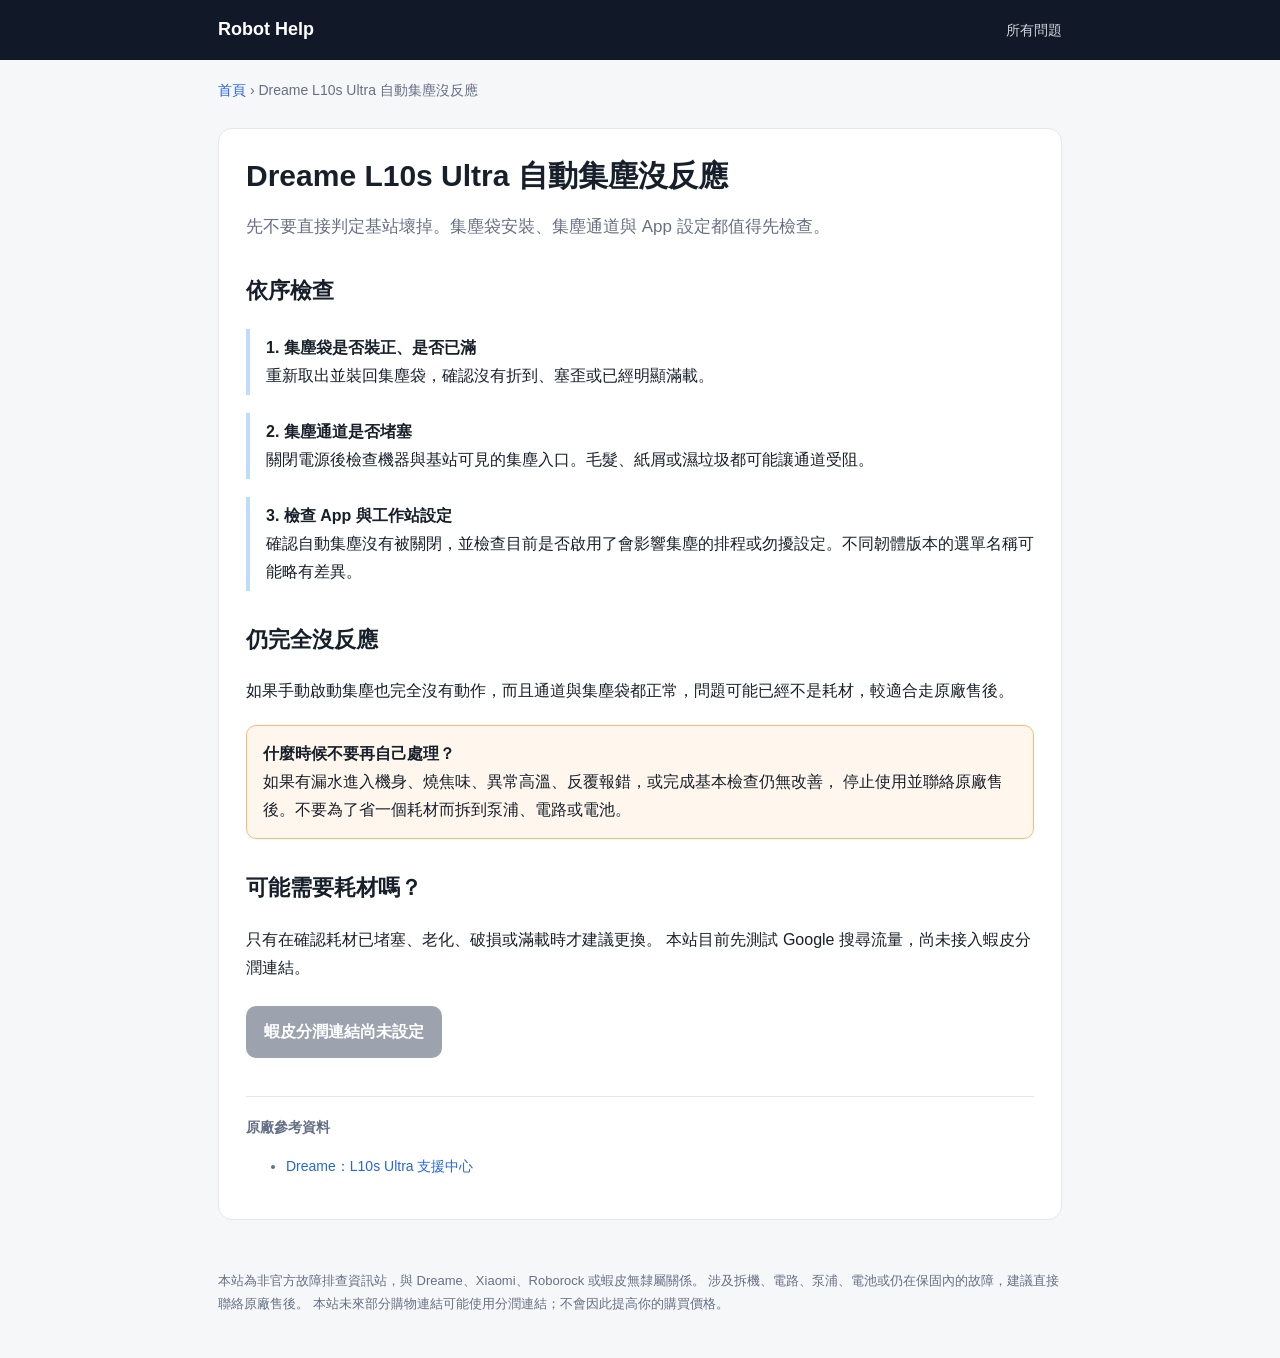
==== l10s-auto-empty.html @ b449f4da "Add files via upload" ====
<!doctype html>
<html lang="zh-Hant">
<head>
<meta charset="utf-8">
<meta name="viewport" content="width=device-width,initial-scale=1">
<title>Dreame L10s Ultra 自動集塵沒反應｜Robot Help</title>
<meta name="description" content="先不要直接判定基站壞掉。集塵袋安裝、集塵通道與 App 設定都值得先檢查。">
<link rel="canonical" href="https://jacklee-forai.github.io/robot-help/l10s-auto-empty.html">
<link rel="stylesheet" href="style.css">
</head>
<body>
<header><div class="wrap">
<a class="logo" href="./">Robot Help</a>
<nav><a href="./">所有問題</a></nav>
</div></header>
<main class="wrap">
<div class="breadcrumb"><a href="./">首頁</a> › Dreame L10s Ultra 自動集塵沒反應</div>
<article class="article">
<h1>Dreame L10s Ultra 自動集塵沒反應</h1>
<p class="lead">先不要直接判定基站壞掉。集塵袋安裝、集塵通道與 App 設定都值得先檢查。</p>

<h2>依序檢查</h2>
<div class="step"><strong>1. 集塵袋是否裝正、是否已滿</strong><br>
重新取出並裝回集塵袋，確認沒有折到、塞歪或已經明顯滿載。</div>
<div class="step"><strong>2. 集塵通道是否堵塞</strong><br>
關閉電源後檢查機器與基站可見的集塵入口。毛髮、紙屑或濕垃圾都可能讓通道受阻。</div>
<div class="step"><strong>3. 檢查 App 與工作站設定</strong><br>
確認自動集塵沒有被關閉，並檢查目前是否啟用了會影響集塵的排程或勿擾設定。不同韌體版本的選單名稱可能略有差異。</div>
<h2>仍完全沒反應</h2>
<p>如果手動啟動集塵也完全沒有動作，而且通道與集塵袋都正常，問題可能已經不是耗材，較適合走原廠售後。</p>

<div class="note"><strong>什麼時候不要再自己處理？</strong><br>
如果有漏水進入機身、燒焦味、異常高溫、反覆報錯，或完成基本檢查仍無改善，
停止使用並聯絡原廠售後。不要為了省一個耗材而拆到泵浦、電路或電池。</div>
<h2>可能需要耗材嗎？</h2>
<p>只有在確認耗材已堵塞、老化、破損或滿載時才建議更換。
本站目前先測試 Google 搜尋流量，尚未接入蝦皮分潤連結。</p>
<a class="cta disabled" href="#" onclick="return false" aria-disabled="true">蝦皮分潤連結尚未設定</a>
<div class="sources"><strong>原廠參考資料</strong><ul><li><a href="https://support.dreametech.com/hc/en-us/sections/10376698635535-L10s-ULtra" rel="nofollow">Dreame：L10s Ultra 支援中心</a></li></ul></div>
</article>
</main>
<footer><div class="wrap">
本站為非官方故障排查資訊站，與 Dreame、Xiaomi、Roborock 或蝦皮無隸屬關係。
涉及拆機、電路、泵浦、電池或仍在保固內的故障，建議直接聯絡原廠售後。
本站未來部分購物連結可能使用分潤連結；不會因此提高你的購買價格。
</div></footer>
</body></html>
---- style.css ----
:root{
  --bg:#f6f7f9;--card:#fff;--text:#17202a;--muted:#667085;
  --line:#e5e7eb;--brand:#2563eb;--brand2:#1d4ed8;
  --note:#fff7ed;--noteline:#fdba74;--soft:#eef2ff;
}
*{box-sizing:border-box}
html{scroll-behavior:smooth}
body{
  margin:0;background:var(--bg);color:var(--text);line-height:1.75;
  font-family:-apple-system,BlinkMacSystemFont,"Segoe UI","Noto Sans TC",
  "PingFang TC","Microsoft JhengHei",sans-serif;
}
a{color:var(--brand);text-decoration:none}
a:hover{text-decoration:underline}
.wrap{max-width:880px;margin:auto;padding:0 18px}
header{background:#111827;color:#fff}
header .wrap{
  display:flex;align-items:center;justify-content:space-between;
  padding-top:14px;padding-bottom:14px;gap:16px
}
.logo{font-weight:800;color:#fff;font-size:18px}
nav a{color:#d1d5db;margin-left:14px;font-size:14px}
.hero{padding:50px 0 28px}
.hero h1{font-size:34px;line-height:1.25;margin:0 0 12px}
.hero p{color:var(--muted);font-size:18px;margin:0}
.searchbox{display:flex;gap:8px;margin:22px 0 4px}
.searchbox input{
  flex:1;padding:13px 14px;border:1px solid var(--line);
  border-radius:10px;font-size:16px;background:#fff
}
.searchbox button{
  padding:12px 16px;border:0;border-radius:10px;background:#111827;
  color:#fff;font-weight:700
}
.grid{
  display:grid;grid-template-columns:repeat(2,minmax(0,1fr));
  gap:14px;margin:24px 0 42px
}
.card{
  display:block;background:var(--card);border:1px solid var(--line);
  border-radius:14px;padding:20px;color:var(--text);
  box-shadow:0 2px 8px rgba(0,0,0,.03)
}
.card:hover{border-color:#bfdbfe;text-decoration:none}
.card h2,.card h3{margin:0 0 6px;line-height:1.35}
.card p{margin:0;color:var(--muted)}
.article{
  background:var(--card);border:1px solid var(--line);
  border-radius:14px;padding:27px;margin:26px 0
}
.article h1{font-size:30px;line-height:1.3;margin:0 0 8px}
.article h2{font-size:22px;margin-top:30px}
.lead{font-size:17px;color:var(--muted)}
.step{
  border-left:4px solid #bfdbfe;padding:5px 0 5px 16px;margin:18px 0
}
.note{
  background:var(--note);border:1px solid var(--noteline);
  border-radius:10px;padding:14px 16px;margin:20px 0
}
.cta{
  display:inline-block;background:var(--brand);color:#fff!important;
  padding:12px 18px;border-radius:10px;font-weight:700;margin:8px 0
}
.cta:hover{background:var(--brand2);text-decoration:none}
.cta.disabled{background:#9ca3af;cursor:not-allowed}
.sources{
  font-size:14px;color:var(--muted);border-top:1px solid var(--line);
  padding-top:18px;margin-top:30px
}
.sources li{margin:7px 0}
.breadcrumb{font-size:14px;color:var(--muted);margin:18px 0}
footer{color:var(--muted);font-size:13px;padding:24px 0 42px}
.tag{
  display:inline-block;font-size:12px;background:var(--soft);
  color:#3730a3;border-radius:999px;padding:4px 9px;margin-bottom:8px
}
.small{font-size:14px;color:var(--muted)}
@media(max-width:640px){
  .hero{padding:34px 0 18px}
  .hero h1{font-size:28px}
  .hero p{font-size:16px}
  .grid{grid-template-columns:1fr}
  .article{padding:20px}
  .article h1{font-size:26px}
  nav{display:none}
}
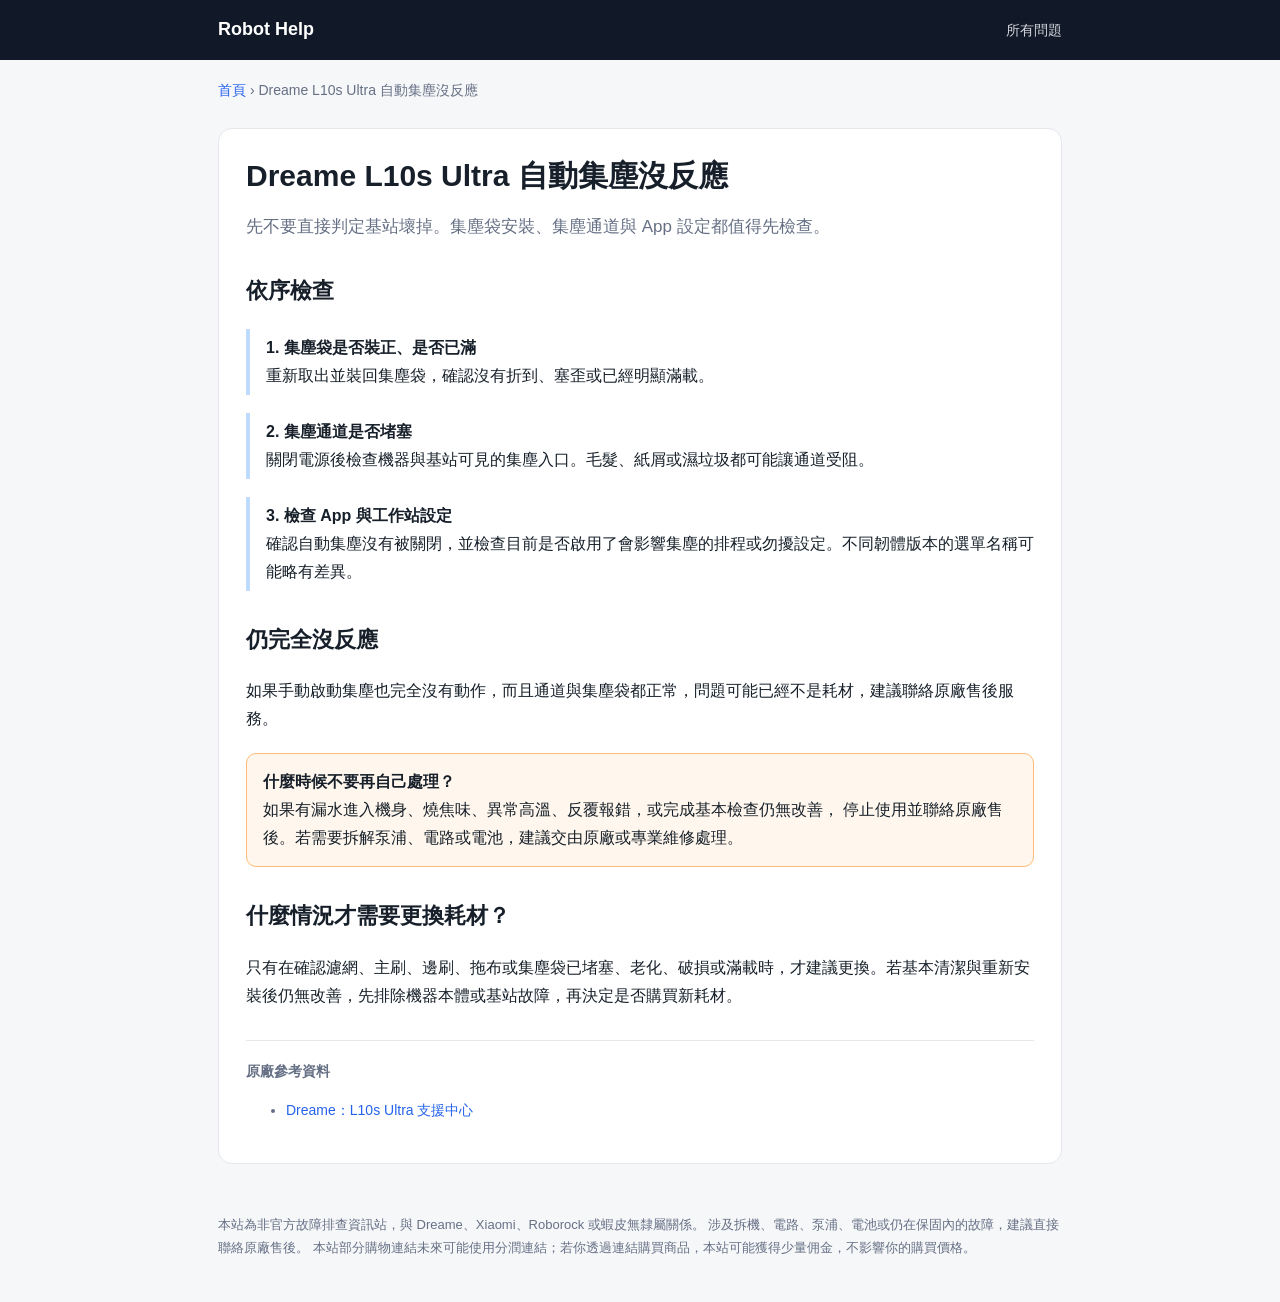
==== commit e2123fa2: "Add files via upload" ====
--- a/l10s-auto-empty.html
+++ b/l10s-auto-empty.html
@@ -27,21 +27,19 @@
 <div class="step"><strong>3. 檢查 App 與工作站設定</strong><br>
 確認自動集塵沒有被關閉，並檢查目前是否啟用了會影響集塵的排程或勿擾設定。不同韌體版本的選單名稱可能略有差異。</div>
 <h2>仍完全沒反應</h2>
-<p>如果手動啟動集塵也完全沒有動作，而且通道與集塵袋都正常，問題可能已經不是耗材，較適合走原廠售後。</p>
+<p>如果手動啟動集塵也完全沒有動作，而且通道與集塵袋都正常，問題可能已經不是耗材，建議聯絡原廠售後服務。</p>
 
 <div class="note"><strong>什麼時候不要再自己處理？</strong><br>
 如果有漏水進入機身、燒焦味、異常高溫、反覆報錯，或完成基本檢查仍無改善，
-停止使用並聯絡原廠售後。不要為了省一個耗材而拆到泵浦、電路或電池。</div>
-<h2>可能需要耗材嗎？</h2>
-<p>只有在確認耗材已堵塞、老化、破損或滿載時才建議更換。
-本站目前先測試 Google 搜尋流量，尚未接入蝦皮分潤連結。</p>
-<a class="cta disabled" href="#" onclick="return false" aria-disabled="true">蝦皮分潤連結尚未設定</a>
+停止使用並聯絡原廠售後。若需要拆解泵浦、電路或電池，建議交由原廠或專業維修處理。</div>
+<h2>什麼情況才需要更換耗材？</h2>
+<p>只有在確認濾網、主刷、邊刷、拖布或集塵袋已堵塞、老化、破損或滿載時，才建議更換。若基本清潔與重新安裝後仍無改善，先排除機器本體或基站故障，再決定是否購買新耗材。</p>
 <div class="sources"><strong>原廠參考資料</strong><ul><li><a href="https://support.dreametech.com/hc/en-us/sections/10376698635535-L10s-ULtra" rel="nofollow">Dreame：L10s Ultra 支援中心</a></li></ul></div>
 </article>
 </main>
 <footer><div class="wrap">
 本站為非官方故障排查資訊站，與 Dreame、Xiaomi、Roborock 或蝦皮無隸屬關係。
 涉及拆機、電路、泵浦、電池或仍在保固內的故障，建議直接聯絡原廠售後。
-本站未來部分購物連結可能使用分潤連結；不會因此提高你的購買價格。
+本站部分購物連結未來可能使用分潤連結；若你透過連結購買商品，本站可能獲得少量佣金，不影響你的購買價格。
 </div></footer>
 </body></html>
